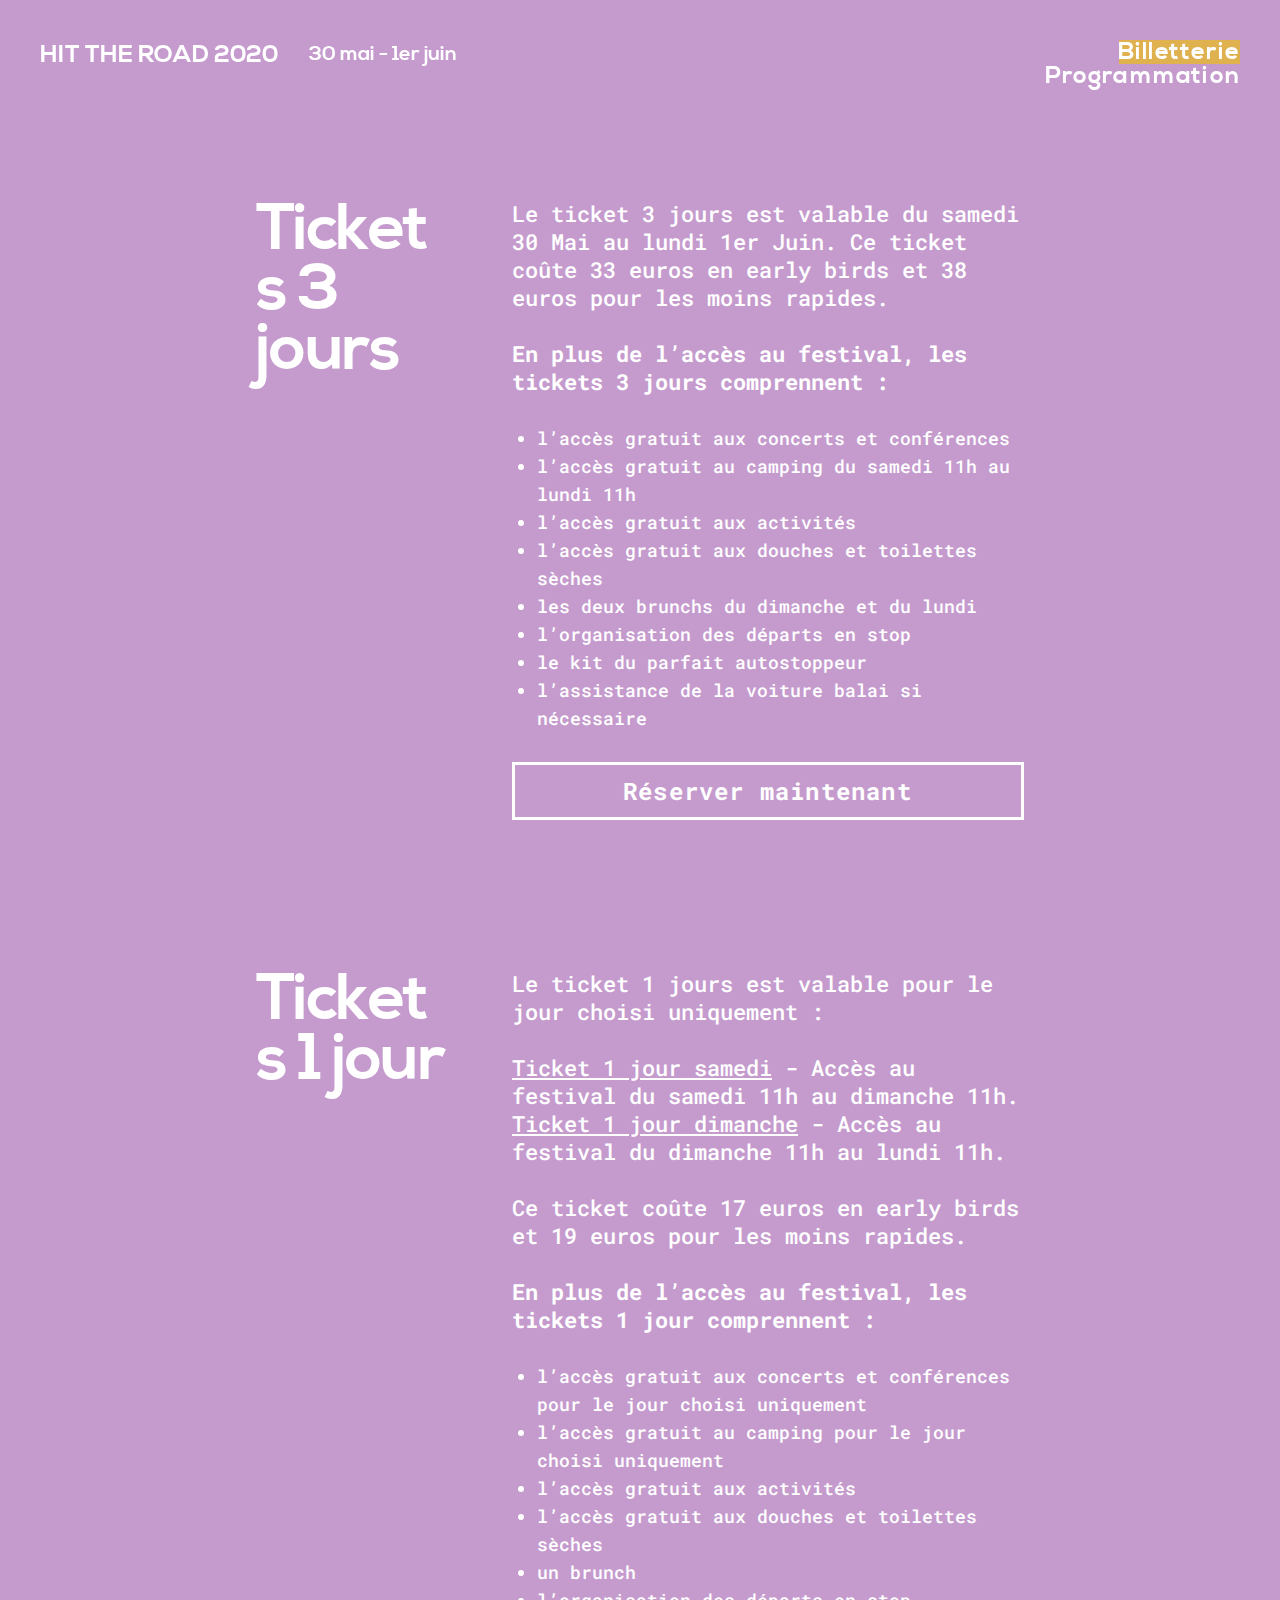
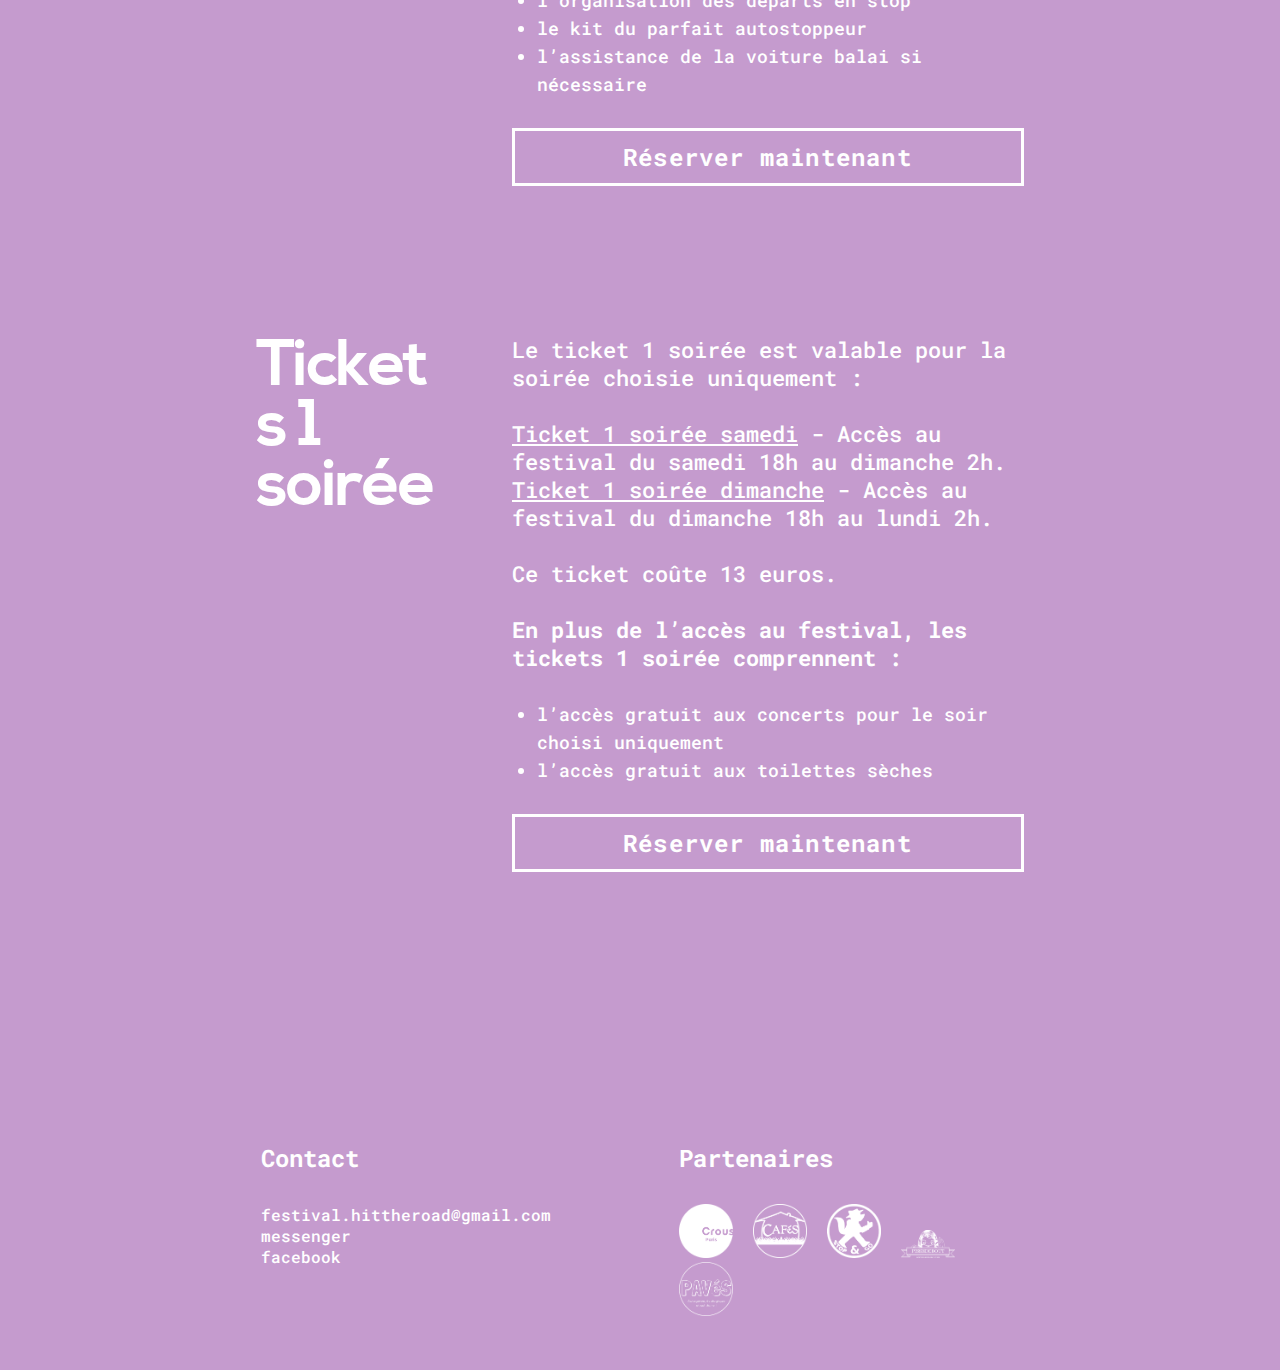
==== billetterie.html @ 5dd6f6e1 "almost final" ====
<!DOCTYPE html>
<html lang="en" class="no-js">
	<head>
		<meta charset="UTF-8" />
		<meta name="viewport" content="width=device-width, initial-scale=1">
		<title>HIT THE ROAD 2020 - billetterie</title>
		<meta name="description" content="Hit the Road, c’est une aventure musicale éco-responsable où les participants se rendent en autostop. C’est un évènement 100% associatif et à but non-lucratif. A l’affiche : voyages inattendus, concerts éclectiques, conférences inspirantes et délices bios et locaux !" />
		<link rel="shortcut icon" href="favicon.png">
		<link href="https://fonts.googleapis.com/css?family=Roboto+Mono:400,500,700" rel="stylesheet">
		<link rel="stylesheet" type="text/css" href="css/normalize.css" />
		<link rel="stylesheet" type="text/css" href="css/stylesheet.css" />
	</head>
	<body>
		<main>
			<div class="content content--fixed">
				<header class="header">
					<h1 class="header__title"><a href="index.html">HIT THE ROAD 2020</a></h1>
					<h1 class="header__subtitle">30 mai - 1er juin</h1>
					<h4 class="header__slogan">—  concerts & autostop  —</h4>
				</header>
			
				<div class="menu">
					<a href="billetterie.html"><h4 class="menu__title-selected">Billetterie</h4></a>
					<a href="index.html#progra"><h4 class="menu__title">Programmation</h4></a>
				</div>
			</div>	

			<div class="content-wrap-2" style="margin-top: 200px;">
				<div class="content content--layout content--layout-5">
					<h3 class="content__title">Tickets 3 jours</h3>
					<p class="content__desc">Le ticket 3 jours est valable du samedi 30 Mai au lundi 1er Juin. Ce ticket coûte 33 euros en early birds et 38 euros pour les moins rapides.
					<br><br>
					<b>En plus de l’accès au festival, les tickets 3 jours comprennent :</b>
						<ul class="content__list">
							<li>l’accès gratuit aux concerts et conférences</li>
							<li>l’accès gratuit au camping du samedi 11h au lundi 11h </li>
							<li>l’accès gratuit aux activités</li>
							<li>l’accès gratuit aux douches et toilettes sèches</li>
							<li>les deux brunchs du dimanche et du lundi</li>
							<li>l’organisation des départs en stop</li>
							<li>le kit du parfait autostoppeur</li>
							<li>l’assistance de la voiture balai si nécessaire</li>
						</ul>
					</p>
					<a class="content__rsv" href="#">Réserver maintenant</a>
				</div>
			</div>

			<div class="content-wrap-2">
				<div class="content content--layout content--layout-5">
					<h3 class="content__title">Tickets 1 jour</h3>
					<p class="content__desc">Le ticket 1 jours est valable pour le jour choisi uniquement :
					<br><br><u>Ticket 1 jour samedi</u> - Accès au festival du samedi 11h au dimanche 11h.
					<br><u>Ticket 1 jour dimanche</u> - Accès au festival du dimanche 11h au lundi 11h.
					<br><br>Ce ticket coûte 17 euros en early birds et 19 euros pour les moins rapides. 

					<br><br>
					<b>En plus de l’accès au festival, les tickets 1 jour comprennent :</b>
						<ul class="content__list">
							<li>l’accès gratuit aux concerts et conférences pour le jour choisi uniquement</li>
							<li>l’accès gratuit au camping pour le jour choisi uniquement</li>
							<li>l’accès gratuit aux activités</li>
							<li>l’accès gratuit aux douches et toilettes sèches</li>
							<li>un brunch</li>
							<li>l’organisation des départs en stop</li>
							<li>le kit du parfait autostoppeur</li>
							<li>l’assistance de la voiture balai si nécessaire</li>
						</ul>
					</p>
					<a class="content__rsv" href="#">Réserver maintenant</a>
				</div>
			</div>

			<div class="content-wrap-2">
				<div class="content content--layout content--layout-5">
					<h3 class="content__title">Tickets 1 soirée</h3>
					<p class="content__desc">Le ticket 1 soirée est valable pour la soirée choisie uniquement :
					<br><br><u>Ticket 1 soirée samedi</u> - Accès au festival du samedi 18h au dimanche 2h.
					<br><u>Ticket 1 soirée dimanche</u> - Accès au festival du dimanche 18h au lundi 2h.
					<br><br>Ce ticket coûte 13 euros.  

					<br><br>
					<b>En plus de l’accès au festival, les tickets 1 soirée comprennent :</b>
						<ul class="content__list">
							<li>l’accès gratuit aux concerts pour le soir choisi uniquement</li>
							<li>l’accès gratuit aux toilettes sèches</li>
						</ul>
					</p>
					<a class="content__rsv" href="#">Réserver maintenant</a>
				</div>
			</div>

			<div class="footer__container">
				<div class="footer__container-contact">
					<h2>Contact</h2>
					<a href="mailto:festival.hittheroad@gmail.com">festival.hittheroad@gmail.com</a>
					<a href="https://m.me/stopandgo.sciencespo" target="blank">messenger</a>
					<a href="https://www.facebook.com/stopandgo.sciencespo" target="blank">facebook</a>
					<!--<a href="#" target="blank">instgagram</a>-->
				</div>
				<div class="footer__container-partenaires">
					<h2>Partenaires</h2>
					<a href="http://www.crous-paris.fr/" target="blank"><img src="img/sponsors/crous.png"></a>
					<a href="https://assopaves.org/cafes" target="blank"><img src="img/sponsors/cafes.png"></a>
					<a href="https://stopandgosp.wixsite.com/" target="blank"><img src="img/sponsors/stop_and_go.png"></a>
					<a href="https://www.pissedebout.fr/" target="blank"><img src="img/sponsors/pisse_debout.png"></a>
					<a href="https://assopaves.org/" target="blank"><img src="img/sponsors/paves.png"></a>
				</div>	
			</div>			

		</main>
		<script src="js/imagesloaded.pkgd.min.js"></script>
		<script src="js/anime.min.js"></script>
		<script src="js/scrollMonitor.js"></script>
		<script src="js/demo1.js"></script>
	</body>
</html>
---- css/stylesheet.css ----
@font-face {
	font-family: 'nexa_boldregular';
	font-weight: bold;
	font-style: normal;
	src: url('../fonts/nexa_boldfree_macroman/Nexa_Free_Bold-webfont.eot');
	src: url('../fonts/nexa_boldfree_macroman/Nexa_Free_Bold-webfont.eot?#iefix') format('embedded-opentype'), url('../fonts/nexa_boldfree_macroman/Nexa_Free_Bold-webfont.woff2') format('woff2'), url('../fonts/nexa_boldfree_macroman/Nexa_Free_Bold-webfont.woff') format('woff'), url('../fonts/nexa_boldfree_macroman/Nexa_Free_Bold-webfont.ttf') format('truetype'), url('../fonts/nexa_boldfree_macroman/Nexa_Free_Bold-webfont.svg#nexa_boldregular') format('svg');
}
*,
*::after,
*::before {
	-webkit-box-sizing: border-box;
	box-sizing: border-box;
}
body {
	--text-color: #fff;
	--background-color: #c59bce;
	font-family: 'Roboto Mono', monospace;
	font-weight: 500;
	color: #fff;
	background-color: var(--background-color);
	-webkit-font-smoothing: antialiased;
	-moz-osx-font-smoothing: grayscale;
}
@keyframes loaderAnim {
	to {
		transform: rotate(360deg);
	}
}
main {
	position: relative;
	width: 100%;
	overflow: hidden;
}
a {
	text-decoration: none;
	outline: none;
}
.hidden {
	position: absolute;
	overflow: hidden;
	width: 0;
	height: 0;
	pointer-events: none;
}
.morph-wrap {
	position: fixed;
	top: 0;
	left: 0;
	bottom: 0;
	width: 100%;
	overflow: hidden;
	display: flex;
	align-items: center;
	justify-content: center;
	pointer-events: none;
}
.morph {
	position: relative;
	height: 100%;
	fill: #dfb14f;
	flex: none;
}


/* Header */

.header {
	position: relative;
	display: flex;
	font-family: 'nexa_boldregular', sans-serif;
}
.header__title {
	font-size: 24px;
	padding-right: 30px;
	margin: 0;
	font-weight: 700;
}
.header__title a {
	color: white;
}
.header__subtitle {
	font-size: 20px;
	padding-top: 2px;
	margin: 0;
	font-weight: 500;
}
.header__slogan { 
	display: none; 
}
.menu {
	bottom: 0;
	right: 0;
	width: 100%;
	height: 50px;
	padding: 0;	
	display: inline-block;
	text-align: center;
    align-items: center;
    flex-wrap: wrap;
	background-color: #dfb14f;
	font-family: 'nexa_boldregular', sans-serif;
	position: fixed;
}
.menu,
.menu:hover {
	color: #fff;
}
.menu__title {
	display: inline-block;
	font-size: 18px;
	line-height: 18px;
	font-weight: 700;
	letter-spacing: 0.05em;
	text-indent: -0.05em;
	margin: 0;
	position: relative;
	color: #fff;
	padding: 16px 5px;
	text-transform: uppercase;
}
.menu__title-selected {
	display: inline-block;
	font-size: 18px;
	line-height: 18px;
	font-weight: 700;
	letter-spacing: 0.05em;
	text-indent: -0.05em;
	margin: 0;
	position: relative;
	color: #fff;
	background-color: #dfb14f;
	padding: 16px 5px;
	text-transform: uppercase;
}
@media screen and (min-width: 640px) {
	.menu {
		text-align: right;
		top: 0;
		bottom: auto;
		width: auto;
		padding: 0;
		display: block;
		background: transparent;
		margin: 40px 40px 0 0;
		height: auto;
	}
	.menu__title {
		display: block;
		font-size: 24px;
		line-height: 24px;
		text-transform: none;
		padding: 0;
	}
	.menu__title-selected {
		font-size: 24px;
		line-height: 24px;
		text-transform: none;
		padding: 0;
	}
}
@media screen and (max-width: 900px) and (min-width: 640px) {
	.menu {
		position: absolute;
	}


}


/* CONTENT */

.content-wrap {
	position: relative;
	display: flex;
	flex-direction: column;
	justify-content: center;
	align-items: center;
	width: 100%;
	height: auto;
	min-height: 800px;
	pointer-events: none;
	vertical-align: middle;
}
.content-wrap-2 {
	position: relative;
	display: flex;
	flex-direction: column;
	justify-content: center;
	align-items: center;
	width: 100%;
	pointer-events: none;
	vertical-align: middle;
	margin-bottom: 150px;
}
.content {
	position: relative;
	display: grid;
}
.content--fixed {
	position: fixed;
	top: 0;
	left: 0;
	width: 100%;
	z-index: 100;
	pointer-events: none;
	padding: 2.5em;
}
.content--fixed a {
	pointer-events: auto;
}
.content--layout {
	pointer-events: auto;
	justify-content: center;
	align-content: center;
	grid-template-columns: 30vw 30vw; 
	grid-template-areas:	"title title"
							"quote quote"
							"desc desc"
							"image image";
	overflow-wrap: break-word;
}
.content--layout-2 {
	grid-template-areas:	"title"
							"subtitle"
							"slogan";
	grid-template-columns: 100vw;
	align-content: center;
	text-align: center;
	overflow-wrap: break-word;
}
.content--layout-3 {
	grid-template-areas:	"title ... desc"
							"... ... desc"
							"... ... desc"
							"... ... ..."
							"quote quote quote";
	grid-template-columns: 25vw 5vw 30vw;
	text-align: left;
	overflow-wrap: break-word;
}
.content--layout-3 .content__desc {
	padding-top: 0; 
}
.content--layout-4 {
	grid-template-areas:	"image";
	grid-template-columns: 60vw;
}
.content--layout-5 {
	grid-template-areas:	"title ... desc"
							"title ... list"
							"title ... list"
							"... ... rsv";
	grid-template-columns: 15vw 5vw 40vw;
	text-align: left;
	overflow-wrap: break-word;
}
.content--layout-5 .content__desc {
	padding-top: 0; 
}
.content--layout-6 {
	grid-template-areas:	"title"
							"desc"
							"image"
							"youtube";
	grid-template-columns: 60vw;
	text-align: left;
	overflow-wrap: break-word;
}
.content__title, .content__maintitle {
	grid-area: title;
	font-family: 'nexa_boldregular', sans-serif;
	letter-spacing: -0.025em;
	font-size: 65px;
	line-height: 60px;
	margin: 0;
	z-index: 10;
	cursor: default;
}
.content__subtitle {
	grid-area: subtitle;
	font-family: 'nexa_boldregular', sans-serif;
	letter-spacing: -0.025em;
	font-size: 30px;
	margin: 0;
	z-index: 10;
	cursor: default;
	padding-top: 10px;
}
.content__slogan {
	grid-area: slogan;
	font-family: 'nexa_boldregular', sans-serif;
	letter-spacing: -0.025em;
	font-size: 40px;
	margin: 0;
	z-index: 10;
	cursor: default;
	padding-top: 5px;
}
.content__quote {
	grid-area: quote;
	font-family: 'nexa_boldregular', sans-serif;
	letter-spacing: -0.025em;
	font-size: 40px;
	margin: 0;
	z-index: 10;
	cursor: default;
	padding-top: 100px;
}
 .content__image {
	grid-area: image;
	width: 100%;
}
.content__desc {
	grid-area: desc;
	margin: 0;
	z-index: 10;
	cursor: default;
	font-size: 22px;
	padding-top: 40px;
	line-height: 28px;
}
.content__desc a {
	color: white;
	text-transform: none;
	text-decoration: underline;
}
.content__list {
	grid-area: list;
	margin: 0;
	z-index: 10;
	cursor: default;
	font-size: 18px;
	line-height: 28px;
	padding-top: 28px;
	padding-inline-start: 25px;
}
.content__rsv {
	grid-area: rsv;
	display: inline-block;
	font-size: 24px;
	font-weight: 800;
	letter-spacing: 0.05em;
	text-indent: -0.05em;
	margin: 0;
	position: relative;
	color: #fff;
	background-color: transparent;
	padding: 0 5px;
	border: 3px solid #fff;
	padding: 10px 10px;
	text-align: center;
	margin-top: 30px;
}
.youtube {
	grid-area: youtube;
	position: relative;
	padding-bottom: 56.25%; /* 16:9 */
	padding-top: 25px;
	height: 0;
}
.youtube iframe {
	position: absolute;
	top: 0;
	left: 0;
	width: 100%;
	height: 100%;
}

/* progra */

.content--progra {
  	width: 60vw;
	margin-left: 20vw;
}
.content__progra-title {
	font-family: 'nexa_boldregular', sans-serif;
	letter-spacing: -0.025em;
	font-size: 65px;
	line-height: 60px;
}
.grille {
	display: flex;
  	flex-wrap: wrap;
  	width: 100%;
}
.content__progra-img {
	object-fit: cover;
	opacity: 1;
	transition: opacity 0.3s;
	width: 20vw;
	padding: 0 5%;
}
.content__progra-item {
	transition: color 0.3s;
	position: relative;
	margin-bottom: 30px;
	padding: 0;
}
.content__progra-infos {
	position: absolute;
	top: 0;
	background-color: rgba(197, 155, 206, .8);
	color: white;
	opacity: 0;
	transition: opacity .3s, visibility .3s;
	width: 90%;
	left: 5%;
	height: calc(100% - 4px);
	text-align: center;
}
.content__progra-name {
	padding-top: 25%;
}
.content__progra-date {
	position: absolute;
	left: 0;
	right: 0;
	margin: auto;
}
.content__progra-item:hover .content__progra-infos,
.content__progra-item:focus .content__progra-infos {
	opacity: 1;
}
.footer__container {
  	width: 60vw;
	display: inline-flex;
	margin: 100px calc(20vw + 5px) 50px calc(20vw + 5px);
	position: relative;
}
.footer__container h2 {
  	padding-bottom: 10px;
  	font-weight: bold;
}
.footer__container a {
  	display: block;
  	color: white;
}
.footer__container-contact {
  	vertical-align: top;
}
.footer__container-partenaires {
  	vertical-align: top;
  	padding-left: 10vw;
  	display: inline-block;
}
.footer__container-partenaires a {
  	display: inline-block;
}
.footer__container-partenaires img {
  	width: 5vw;
  	padding-right: 10px;
}
/* Demos */
.demos {
	grid-area: demos;
	align-self: end;
}

.demo {
	display: inline-block;
	position: relative;
	font-size: 0.85em;
	margin: 0 0.25em 0.5em 0;
	padding: 1em;
}


@media screen and (max-width: 1024px) {
	.content__title {
		font-size: 50px;
		line-height: 50px;
	}
}

@media screen and (max-width: 900px) {
	.content-wrap-2 {
		margin-bottom: 50px;
	}
	.content--layout {
		grid-template-columns: 40vw 40vw;
	} 
	.content--layout-2 {
		grid-template-columns: 80vw;

		grid-template-areas:"title"
							"subtitle"
							"slogan";
	} 
	.content--layout-3 {
		grid-template-columns: 80vw;
		grid-template-areas:"title"
							"desc"
							"quote";
	}
	.content--layout-3 .content__desc {
		padding-top: 40px; 
	}
	.content--layout-4 {
		grid-template-columns: 80vw;
	}
	.content--layout-5 {
		grid-template-columns: 80vw;
		grid-template-areas:"title"
							"desc"
							"list"
							"rsv";
	}
	.content--layout-5 .content__desc{
		padding-top: 40px;
	}
	.content--layout-6 {
		grid-template-columns: 80vw;
	}
	.content--fixed {
		height: auto;
		min-height: 0;
		display: block;
		position: absolute;
	}
	.header {
		flex-direction: column;
	}
	.content__maintitle {
		margin-top: 10px;
		font-size: 40px;
		line-height: 40px;
	}
	.content__title {
		font-size: 40px;
		line-height: 40px;
	}
	.content__subtitle {
		font-size: 16px;
		line-height: 16px;
	}
	.content__slogan {
		font-size: 20px;
		line-height: 30px;
	}
	.content__desc {
		font-size: 18px;
		line-height: 22px;
	}
	.content__quote {
		font-size: 24px;
		padding-top: 40px;
	}
	.content-wrap {
		min-height: 300px;
	}
	.summit {
		margin-top: 100px;
	}
	.content--progra {
  		width: 80vw;
		margin-left: 10vw;
	}
	.content__progra-infos {
		background-color: transparent;
		opacity: 1;
		width: 100%;
		left: 0;
	}
	.content__progra-item {
		margin-bottom: 2.5%;
	}
	.content__progra-img {
		width: 40vw;
		padding: 0 2.5%;
	}
	.content__progra-title {
		font-size: 40px;
	}
	.footer__container {
	  	width: 80vw;
	  	margin: 0;
	  	display: block;
	  	margin: 100px 10vw ;
	}
	.footer__container-partenaires {
	  	padding-left: 0;
	}
	.footer__container-partenaires img {
  		width: 15vw;
  	}
}

@media screen and (max-width: 640px) {
	.content--layout {
		grid-template-columns: 45vw 45vw;
	} 
	.content--layout-2 {
		display: none;
	} 
	.content--layout-3 {
		grid-template-columns: 90vw;
		grid-template-areas:"title"
							"desc"
							"quote";
	}
	.content--layout-3 .content__desc {
		padding-top: 40px; 
	}
	.content--layout-4 {
		grid-template-columns: 90vw;
	}
	.content--layout-5 {
		grid-template-columns: 90vw;
	}
	.content--layout-6 {
		grid-template-columns: 90vw;
	} 
	.header {
		align-items: center;
	}
	.header__title {
		padding-right: 0;
	}
	.header__slogan {
		display: block;
		margin: 0;
		padding: 5px 0 0 0;
		font-size: 16px;
		line-height: 16px; 
	}
	.summit {
		display: none;
	}
	.summit2{
		margin-top: 198px;
	}
	.content--progra {
  		width: 90vw;
		margin-left: 5vw;
	}
	.content__progra-img {
		width: 90vw;
		padding: 0;
	}
	.footer__container {
	  	width: 90vw;
	  	margin: 0;
	  	display: block;
	  	margin: 100px 5vw ;
	}
	.content__progra-item {
		margin-bottom: 30px;
	}
}

/*

	.content--layout {
		transform: scale3d(0.8,0.8,1);
	}
}


@media screen and (max-width: 36em) {
	.content--layout {
		transform: scale3d(0.7,0.7,1);
	}
}

@media screen and (max-width: 32em) {
	.content--layout {
		transform: scale3d(0.6,0.6,1);
	}
	.content__author,
	.content__desc,
	.content__link {
		font-size: 1.35em;
	}
}

@media screen and (max-width: 28em) {
	.content--layout {
		transform: scale3d(0.5,0.5,1);
	}
}
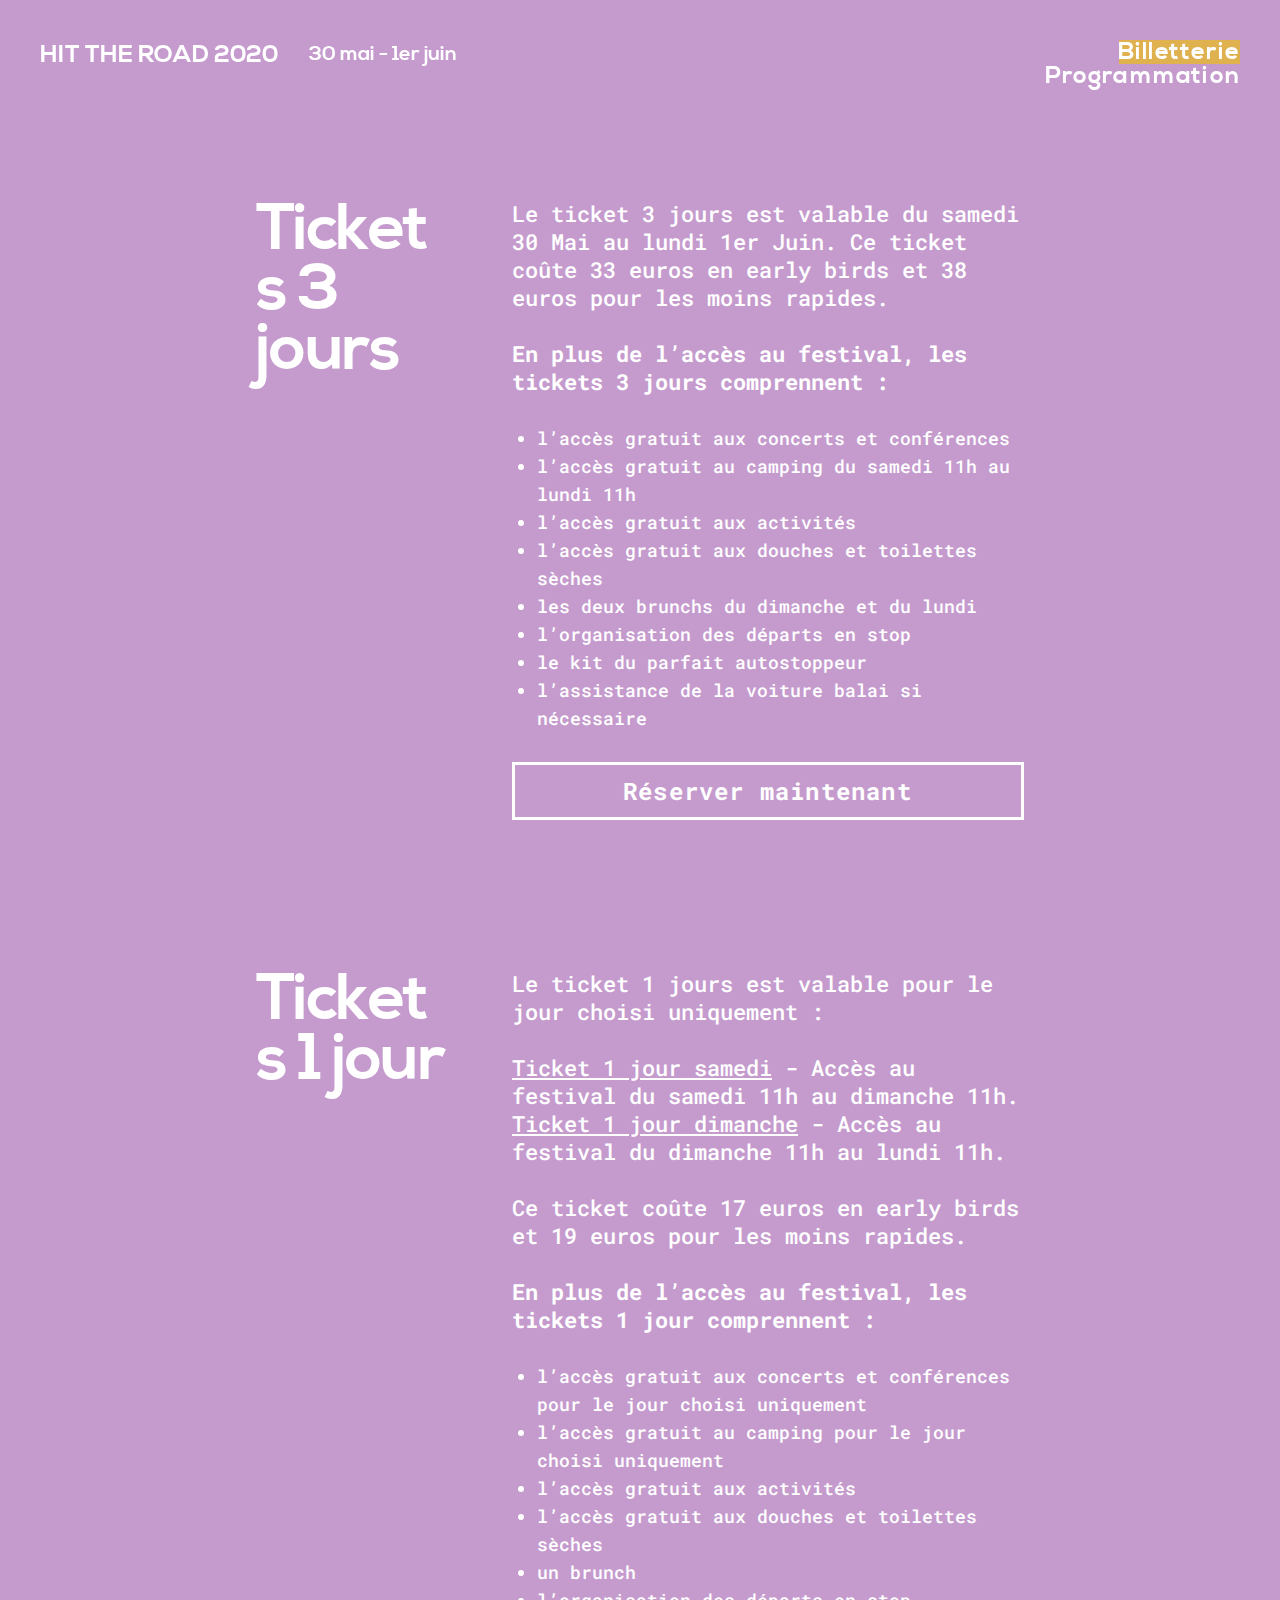
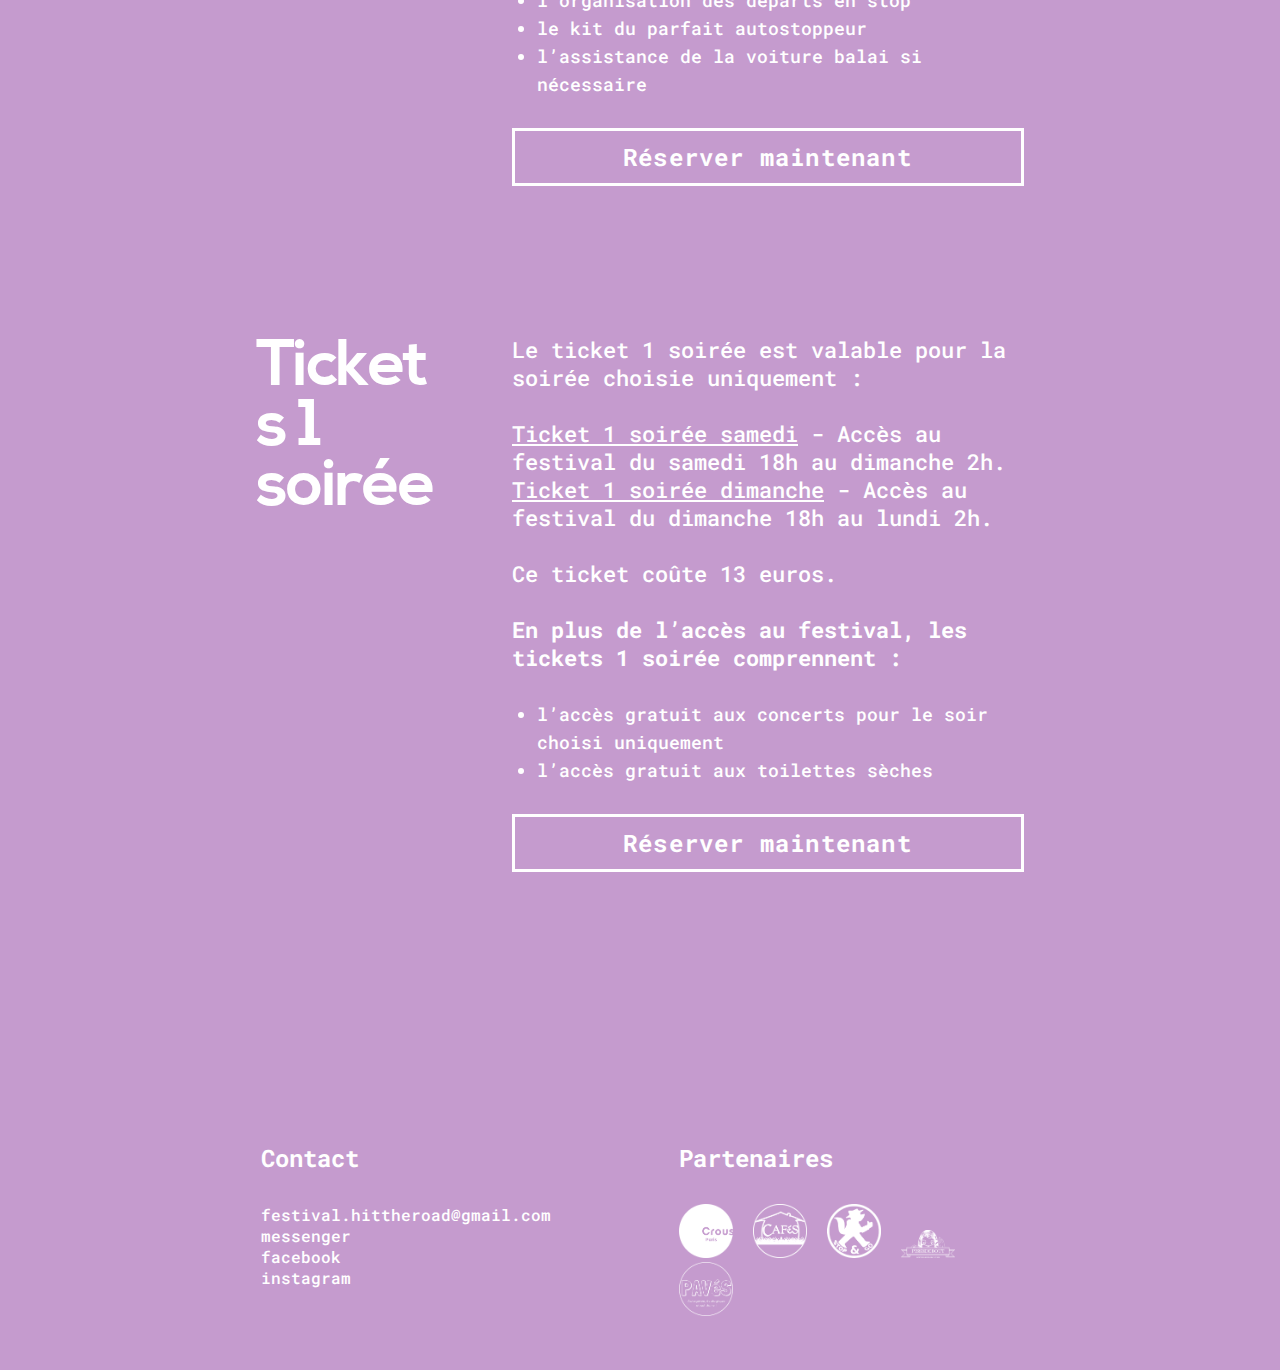
==== commit 8c4193d8: "FINAL" ====
--- a/billetterie.html
+++ b/billetterie.html
@@ -5,10 +5,19 @@
 		<meta name="viewport" content="width=device-width, initial-scale=1">
 		<title>HIT THE ROAD 2020 - billetterie</title>
 		<meta name="description" content="Hit the Road, c’est une aventure musicale éco-responsable où les participants se rendent en autostop. C’est un évènement 100% associatif et à but non-lucratif. A l’affiche : voyages inattendus, concerts éclectiques, conférences inspirantes et délices bios et locaux !" />
-		<link rel="shortcut icon" href="favicon.png">
+		<link rel="shortcut icon" type="image/png" href="favicon.png" />
 		<link href="https://fonts.googleapis.com/css?family=Roboto+Mono:400,500,700" rel="stylesheet">
 		<link rel="stylesheet" type="text/css" href="css/normalize.css" />
 		<link rel="stylesheet" type="text/css" href="css/stylesheet.css" />
+<!-- Global site tag (gtag.js) - Google Analytics -->
+<script async src="https://www.googletagmanager.com/gtag/js?id=UA-159396063-1"></script>
+<script>
+  window.dataLayer = window.dataLayer || [];
+  function gtag(){dataLayer.push(arguments);}
+  gtag('js', new Date());
+
+  gtag('config', 'UA-159396063-1');
+</script>
 	</head>
 	<body>
 		<main>
@@ -42,7 +51,7 @@
 							<li>l’assistance de la voiture balai si nécessaire</li>
 						</ul>
 					</p>
-					<a class="content__rsv" href="#">Réserver maintenant</a>
+					<a class="content__rsv" href="https://www.helloasso.com/associations/stop-and-go/evenements/hit-the-road-2020" target="blank">Réserver maintenant</a>
 				</div>
 			</div>
 
@@ -67,7 +76,7 @@
 							<li>l’assistance de la voiture balai si nécessaire</li>
 						</ul>
 					</p>
-					<a class="content__rsv" href="#">Réserver maintenant</a>
+					<a class="content__rsv" href="https://www.helloasso.com/associations/stop-and-go/evenements/hit-the-road-2020" target="blank">Réserver maintenant</a>
 				</div>
 			</div>
 
@@ -86,7 +95,7 @@
 							<li>l’accès gratuit aux toilettes sèches</li>
 						</ul>
 					</p>
-					<a class="content__rsv" href="#">Réserver maintenant</a>
+					<a class="content__rsv" href="https://www.helloasso.com/associations/stop-and-go/evenements/hit-the-road-2020" target="blank">Réserver maintenant</a>
 				</div>
 			</div>
 
@@ -94,9 +103,9 @@
 				<div class="footer__container-contact">
 					<h2>Contact</h2>
 					<a href="mailto:festival.hittheroad@gmail.com">festival.hittheroad@gmail.com</a>
-					<a href="https://m.me/stopandgo.sciencespo" target="blank">messenger</a>
-					<a href="https://www.facebook.com/stopandgo.sciencespo" target="blank">facebook</a>
-					<!--<a href="#" target="blank">instgagram</a>-->
+					<a href="https://m.me/festivalhittheroad" target="blank">messenger</a>
+					<a href="https://www.facebook.com/festivalhittheroad" target="blank">facebook</a>
+					<a href="https://www.instagram.com/festivalhittheroad/" target="blank">instagram</a>
 				</div>
 				<div class="footer__container-partenaires">
 					<h2>Partenaires</h2>
--- a/css/stylesheet.css
+++ b/css/stylesheet.css
@@ -567,6 +567,7 @@
 	.content__progra-img {
 		width: 40vw;
 		padding: 0 2.5%;
+		filter: brightness(80%);
 	}
 	.content__progra-title {
 		font-size: 40px;
